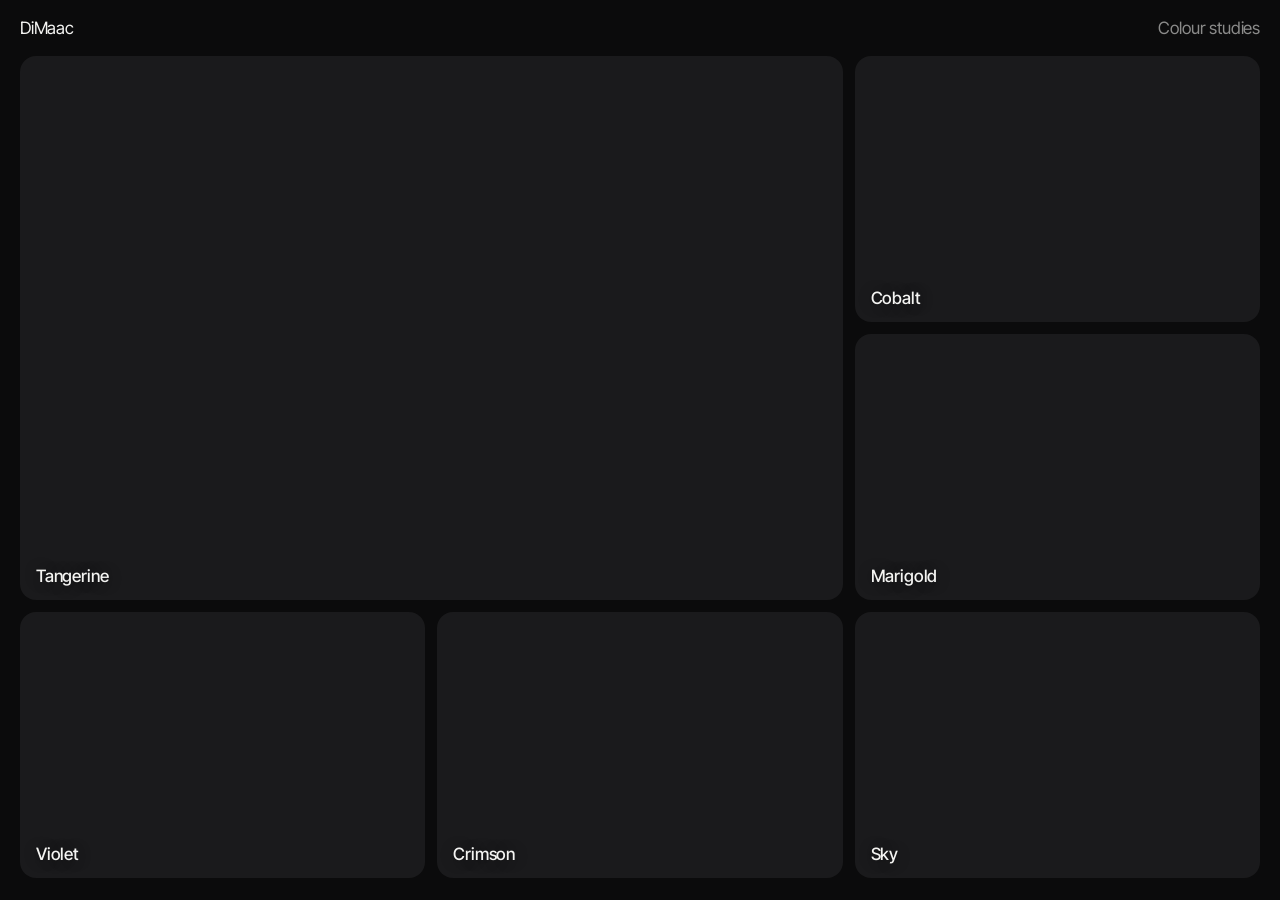
==== index.html @ a04206c5 "Zoom transition: real page transitions with the View Transitions API" ====
<!doctype html>
<html lang="en">
<head>
  <meta charset="utf-8">
  <meta name="viewport" content="width=device-width, initial-scale=1">
  <title>Colour studies</title>
  <link rel="stylesheet" href="https://fonts.googleapis.com/css2?family=Inter+Tight:wght@400;500&display=swap">
  <link rel="stylesheet" href="style.css">
  <script src="script.js"></script>
</head>
<body>
  <header class="top">
    <a href="index.html">DiMaac</a>
    <span>Colour studies</span>
  </header>

  <main class="home">
    <a class="card" href="tangerine.html" style="view-transition-name: tangerine">
      <video src="https://videos.pexels.com/video-files/8047353/8047353-hd_1920_1080_25fps.mp4" autoplay muted loop playsinline></video>
      <span>Tangerine</span>
    </a>
    <a class="card" href="cobalt.html" style="view-transition-name: cobalt">
      <video src="https://videos.pexels.com/video-files/6491689/6491689-hd_2048_1080_25fps.mp4" autoplay muted loop playsinline></video>
      <span>Cobalt</span>
    </a>
    <a class="card" href="marigold.html" style="view-transition-name: marigold">
      <video src="https://videos.pexels.com/video-files/7956862/7956862-hd_1920_1080_30fps.mp4" autoplay muted loop playsinline></video>
      <span>Marigold</span>
    </a>
    <a class="card" href="violet.html" style="view-transition-name: violet">
      <video src="https://videos.pexels.com/video-files/7291759/7291759-hd_1920_1080_25fps.mp4" autoplay muted loop playsinline></video>
      <span>Violet</span>
    </a>
    <a class="card" href="crimson.html" style="view-transition-name: crimson">
      <video src="https://videos.pexels.com/video-files/8746333/8746333-hd_2048_1080_25fps.mp4" autoplay muted loop playsinline></video>
      <span>Crimson</span>
    </a>
    <a class="card" href="sky.html" style="view-transition-name: sky">
      <video src="https://videos.pexels.com/video-files/6616621/6616621-hd_2048_1080_25fps.mp4" autoplay muted loop playsinline></video>
      <span>Sky</span>
    </a>
  </main>
</body>
</html>
---- style.css ----
* {
  box-sizing: border-box;
  margin: 0;
}

html {
  background: #0b0b0c;
  color: #f4f4f2;
  font-family: "Inter Tight", sans-serif;
}

a {
  color: inherit;
  text-decoration: none;
}

video {
  display: block;
  width: 100%;
  height: 100%;
  object-fit: cover;
}

.top {
  display: flex;
  justify-content: space-between;
  padding: 18px 20px;
  font-size: 17px;
  letter-spacing: -0.01em;
}

.top span {
  opacity: 0.55;
}

.home {
  display: grid;
  grid-template-columns: repeat(3, 1fr);
  grid-template-rows: repeat(3, 1fr);
  gap: 12px;
  height: calc(100svh - 58px);
  padding: 0 20px 20px;
}

.card {
  position: relative;
  overflow: hidden;
  border-radius: 16px;
  background: #1a1a1c;
  transition: scale 0.7s cubic-bezier(0.2, 0.8, 0.2, 1);
}

.card:hover {
  scale: 1.012;
}

.card:first-child {
  grid-column: span 2;
  grid-row: span 2;
}

.card span {
  position: absolute;
  left: 16px;
  bottom: 14px;
  font-size: 17px;
  font-weight: 500;
  letter-spacing: -0.01em;
  text-shadow: 0 1px 14px rgba(0, 0, 0, 0.45);
}

.hero {
  position: relative;
  height: calc(100svh - 78px);
  margin: 0 20px;
  overflow: hidden;
  border-radius: 16px;
}

.hero::after {
  content: "";
  position: absolute;
  inset: 50% 0 0;
  background: linear-gradient(transparent, rgba(0, 0, 0, 0.42));
}

.hero h1 {
  position: absolute;
  z-index: 1;
  left: 22px;
  bottom: 6px;
  padding-bottom: 0.1em;
  font-size: clamp(72px, 16vw, 300px);
  font-weight: 500;
  line-height: 0.95;
  letter-spacing: -0.04em;
  view-transition-name: title;
}

.back {
  position: absolute;
  z-index: 1;
  top: 18px;
  left: 18px;
  display: grid;
  place-items: center;
  width: 48px;
  height: 48px;
  border-radius: 50%;
  background: rgba(255, 255, 255, 0.2);
  backdrop-filter: blur(14px);
  font-size: 21px;
}

.about {
  max-width: 22em;
  padding: 110px 42px 140px;
  font-size: clamp(28px, 4vw, 60px);
  line-height: 1.08;
  letter-spacing: -0.03em;
}

@view-transition {
  navigation: auto;
}

.card,
.hero {
  view-transition-class: film;
}

::view-transition-group(.film) {
  animation-duration: 0.9s;
  animation-timing-function: cubic-bezier(0.7, 0, 0.2, 1);
  overflow: hidden;
  border-radius: 16px;
}

::view-transition-old(.film),
::view-transition-new(.film) {
  width: 100%;
  height: 100%;
  object-fit: cover;
}

::view-transition-new(.film) {
  animation: none;
}

::view-transition-old(.film) {
  animation: fade-out 0.1s linear 0.35s both;
}

::view-transition-old(.film):only-child {
  animation: fade-out 0.25s ease both;
}

::view-transition-new(.film):only-child {
  animation: fade-in 0.3s ease 0.6s both;
}

:root:has(.home)::view-transition-old(.film) {
  z-index: 1;
  animation: fade-out 0.2s ease 0.7s both;
}

::view-transition-group(title) {
  overflow: clip;
}

::view-transition-new(title) {
  animation: rise 0.8s cubic-bezier(0.2, 0.8, 0.2, 1) 0.45s both;
}

@keyframes fade-out {
  to { opacity: 0; }
}

@keyframes fade-in {
  from { opacity: 0; }
}

@keyframes rise {
  from { transform: translateY(105%); }
}

@media (max-width: 700px) {
  .home {
    grid-template-columns: 1fr;
    grid-template-rows: none;
    height: auto;
  }

  .card,
  .card:first-child {
    grid-column: auto;
    grid-row: auto;
    aspect-ratio: 16 / 10;
  }

  .hero {
    height: 72svh;
  }
}

@media (prefers-reduced-motion: reduce) {
  ::view-transition-group(*),
  ::view-transition-old(*),
  ::view-transition-new(*) {
    animation: none !important;
  }
}
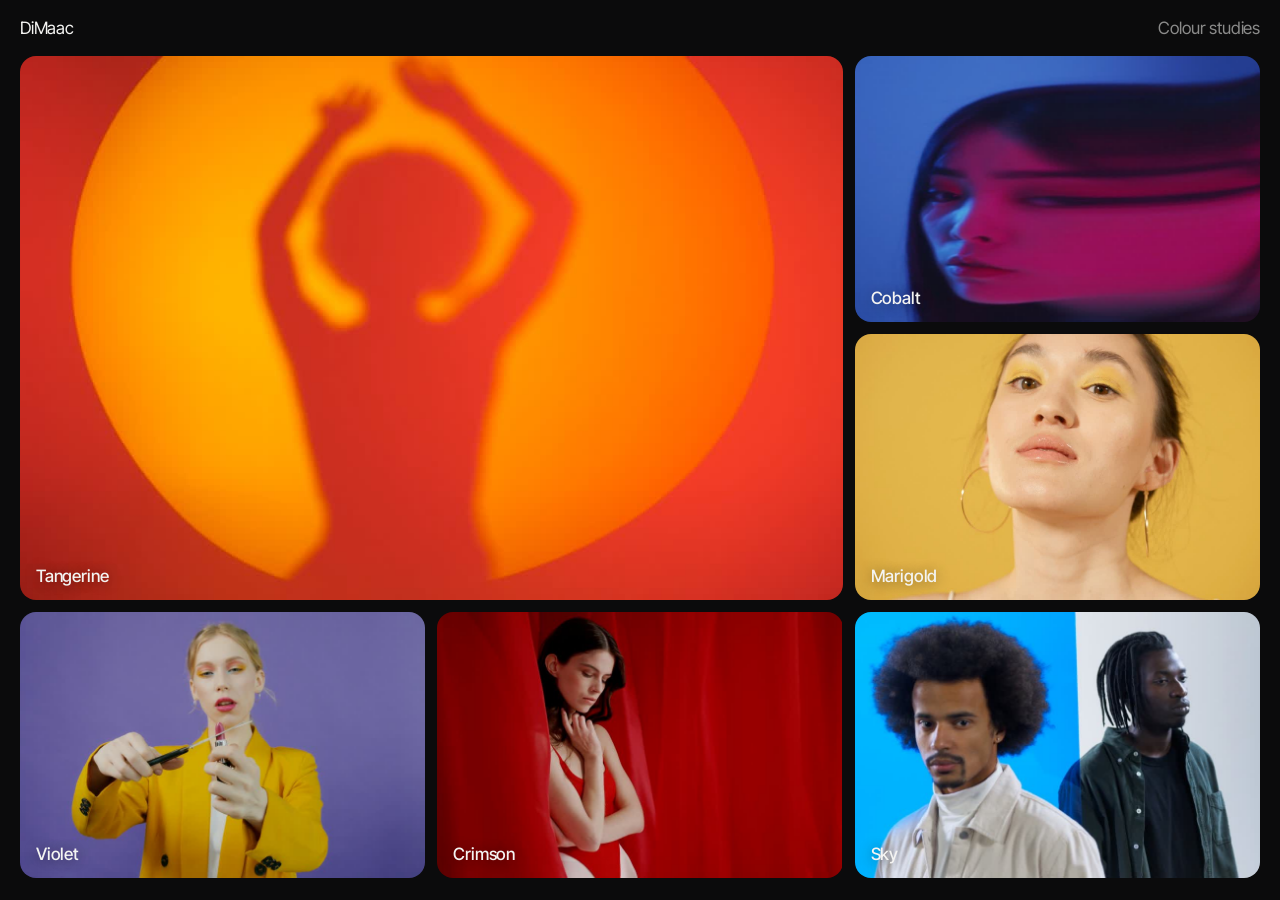
==== commit 516d2429: "Posters and lighter videos so the zoom never shows an empty box" ====
--- a/index.html
+++ b/index.html
@@ -16,27 +16,27 @@
 
   <main class="home">
     <a class="card" href="tangerine.html" style="view-transition-name: tangerine">
-      <video src="https://videos.pexels.com/video-files/8047353/8047353-hd_1920_1080_25fps.mp4" autoplay muted loop playsinline></video>
+      <video src="https://videos.pexels.com/video-files/8047353/8047353-hd_1920_1080_25fps.mp4" poster="posters/tangerine.jpg" autoplay muted loop playsinline></video>
       <span>Tangerine</span>
     </a>
     <a class="card" href="cobalt.html" style="view-transition-name: cobalt">
-      <video src="https://videos.pexels.com/video-files/6491689/6491689-hd_2048_1080_25fps.mp4" autoplay muted loop playsinline></video>
+      <video src="https://videos.pexels.com/video-files/6491689/6491689-hd_1366_720_25fps.mp4" poster="posters/cobalt.jpg" autoplay muted loop playsinline></video>
       <span>Cobalt</span>
     </a>
     <a class="card" href="marigold.html" style="view-transition-name: marigold">
-      <video src="https://videos.pexels.com/video-files/7956862/7956862-hd_1920_1080_30fps.mp4" autoplay muted loop playsinline></video>
+      <video src="https://videos.pexels.com/video-files/7956862/7956862-hd_1280_720_30fps.mp4" poster="posters/marigold.jpg" autoplay muted loop playsinline></video>
       <span>Marigold</span>
     </a>
     <a class="card" href="violet.html" style="view-transition-name: violet">
-      <video src="https://videos.pexels.com/video-files/7291759/7291759-hd_1920_1080_25fps.mp4" autoplay muted loop playsinline></video>
+      <video src="https://videos.pexels.com/video-files/7291759/7291759-hd_1280_720_25fps.mp4" poster="posters/violet.jpg" autoplay muted loop playsinline></video>
       <span>Violet</span>
     </a>
     <a class="card" href="crimson.html" style="view-transition-name: crimson">
-      <video src="https://videos.pexels.com/video-files/8746333/8746333-hd_2048_1080_25fps.mp4" autoplay muted loop playsinline></video>
+      <video src="https://videos.pexels.com/video-files/8746333/8746333-hd_1366_720_25fps.mp4" poster="posters/crimson.jpg" autoplay muted loop playsinline></video>
       <span>Crimson</span>
     </a>
     <a class="card" href="sky.html" style="view-transition-name: sky">
-      <video src="https://videos.pexels.com/video-files/6616621/6616621-hd_2048_1080_25fps.mp4" autoplay muted loop playsinline></video>
+      <video src="https://videos.pexels.com/video-files/6616621/6616621-hd_2048_1080_25fps.mp4" poster="posters/sky.jpg" autoplay muted loop playsinline></video>
       <span>Sky</span>
     </a>
   </main>
